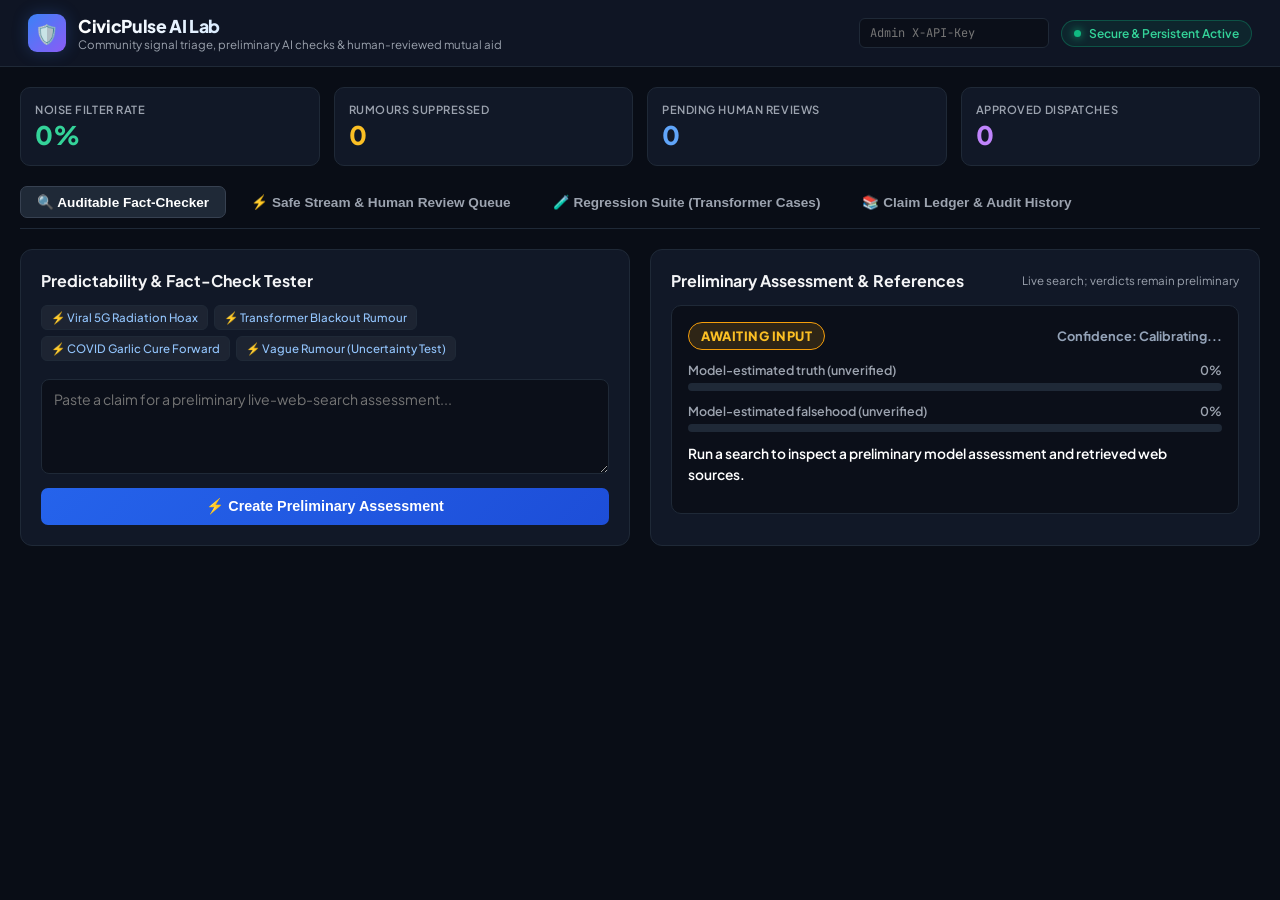
==== backend/static/index.html @ 811c2595 "Prepare CivicPulse for Vercel HTTPS deployment" ====
<!DOCTYPE html>
<html lang="en">
<head>
  <meta charset="UTF-8">
  <meta name="viewport" content="width=device-width, initial-scale=1.0">
  <title>CivicPulse AI Engine Lab & Ledger</title>
  <link rel="preconnect" href="https://fonts.googleapis.com">
  <link rel="preconnect" href="https://fonts.gstatic.com" crossorigin>
  <link href="https://fonts.googleapis.com/css2?family=Plus+Jakarta+Sans:wght@400;500;600;700;800&family=JetBrains+Mono:wght@400;500;600&display=swap" rel="stylesheet">
  <style>
    :root {
      --bg: #090d16;
      --card-bg: #111827;
      --card-border: #1f2937;
      --primary: #3b82f6;
      --primary-glow: rgba(59, 130, 246, 0.25);
      --success: #10b981;
      --danger: #ef4444;
      --warning: #f59e0b;
      --purple: #8b5cf6;
      --text: #f3f4f6;
      --text-muted: #9ca3af;
      --font: 'Plus Jakarta Sans', sans-serif;
      --mono: 'JetBrains Mono', monospace;
    }

    * { box-sizing: border-box; margin: 0; padding: 0; }
    body {
      background-color: var(--bg);
      color: var(--text);
      font-family: var(--font);
      min-height: 100vh;
      display: flex;
      flex-direction: column;
    }

    /* Toast notification */
    #toastContainer {
      position: fixed;
      top: 20px;
      right: 20px;
      z-index: 9999;
      display: flex;
      flex-direction: column;
      gap: 10px;
      pointer-events: none;
    }

    .toast {
      pointer-events: auto;
      min-width: 280px;
      max-width: 400px;
      background: #1e293b;
      color: #f8fafc;
      padding: 12px 16px;
      border-radius: 8px;
      font-size: 0.85rem;
      border-left: 4px solid var(--primary);
      box-shadow: 0 10px 25px rgba(0,0,0,0.5);
      animation: toastIn 0.25s ease-out;
    }

    .toast.success { border-left-color: var(--success); }
    .toast.error { border-left-color: var(--danger); background: #1c1917; }
    .toast.warning { border-left-color: var(--warning); }

    @keyframes toastIn {
      from { transform: translateX(50px); opacity: 0; }
      to { transform: translateX(0); opacity: 1; }
    }

    header {
      background: rgba(17, 24, 39, 0.85);
      backdrop-filter: blur(12px);
      border-bottom: 1px solid var(--card-border);
      padding: 14px 28px;
      display: flex;
      align-items: center;
      justify-content: space-between;
      position: sticky;
      top: 0;
      z-index: 50;
    }

    .brand {
      display: flex;
      align-items: center;
      gap: 12px;
    }

    .brand-logo {
      width: 38px;
      height: 38px;
      background: linear-gradient(135deg, #3b82f6, #8b5cf6);
      border-radius: 9px;
      display: flex;
      align-items: center;
      justify-content: center;
      font-size: 19px;
      box-shadow: 0 0 16px var(--primary-glow);
    }

    .brand-text h1 {
      font-size: 1.1rem;
      font-weight: 800;
      letter-spacing: -0.02em;
      background: linear-gradient(90deg, #fff, #93c5fd);
      -webkit-background-clip: text;
      -webkit-text-fill-color: transparent;
    }

    .brand-text p {
      font-size: 0.72rem;
      color: var(--text-muted);
    }

    .header-actions {
      display: flex;
      align-items: center;
      gap: 12px;
    }

    .api-key-input {
      background: #0b0f19;
      border: 1px solid var(--card-border);
      color: #93c5fd;
      padding: 6px 10px;
      border-radius: 6px;
      font-family: var(--mono);
      font-size: 0.75rem;
      width: 190px;
    }

    .status-badge {
      display: inline-flex;
      align-items: center;
      gap: 8px;
      background: rgba(16, 185, 129, 0.1);
      border: 1px solid rgba(16, 185, 129, 0.3);
      color: #34d399;
      padding: 5px 12px;
      border-radius: 20px;
      font-size: 0.75rem;
      font-weight: 600;
    }

    .status-dot {
      width: 7px;
      height: 7px;
      background: #10b981;
      border-radius: 50%;
      box-shadow: 0 0 8px #10b981;
      animation: pulse 2s infinite;
    }

    @keyframes pulse {
      0%, 100% { opacity: 1; transform: scale(1); }
      50% { opacity: 0.4; transform: scale(0.85); }
    }

    main {
      flex: 1;
      max-width: 1400px;
      width: 100%;
      margin: 0 auto;
      padding: 20px;
      display: flex;
      flex-direction: column;
      gap: 20px;
    }

    .telemetry-grid {
      display: grid;
      grid-template-columns: repeat(auto-fit, minmax(200px, 1fr));
      gap: 14px;
    }

    .metric-card {
      background: var(--card-bg);
      border: 1px solid var(--card-border);
      border-radius: 10px;
      padding: 14px;
      display: flex;
      flex-direction: column;
      gap: 2px;
    }

    .metric-title {
      font-size: 0.7rem;
      color: var(--text-muted);
      text-transform: uppercase;
      letter-spacing: 0.05em;
      font-weight: 600;
    }

    .metric-val {
      font-size: 1.6rem;
      font-weight: 800;
      color: #fff;
    }

    .metric-val.green { color: #34d399; }
    .metric-val.blue { color: #60a5fa; }
    .metric-val.amber { color: #fbbf24; }
    .metric-val.purple { color: #c084fc; }

    .tab-nav {
      display: flex;
      gap: 8px;
      border-bottom: 1px solid var(--card-border);
      padding-bottom: 10px;
      flex-wrap: wrap;
    }

    .tab-btn {
      background: transparent;
      border: 1px solid transparent;
      color: var(--text-muted);
      padding: 7px 16px;
      border-radius: 7px;
      cursor: pointer;
      font-size: 0.85rem;
      font-weight: 600;
      transition: all 0.15s;
    }

    .tab-btn:hover {
      color: #fff;
      background: rgba(255, 255, 255, 0.04);
    }

    .tab-btn.active {
      color: #fff;
      background: #1f2937;
      border-color: #374151;
    }

    .tab-panel {
      display: none;
      grid-template-columns: 1fr 1fr;
      gap: 20px;
    }

    .tab-panel.active { display: grid; }

    @media (max-width: 900px) {
      .tab-panel { grid-template-columns: 1fr; }
    }

    .panel-card {
      background: var(--card-bg);
      border: 1px solid var(--card-border);
      border-radius: 12px;
      padding: 20px;
      display: flex;
      flex-direction: column;
      gap: 14px;
    }

    .panel-header {
      display: flex;
      align-items: center;
      justify-content: space-between;
    }

    .panel-header h2 {
      font-size: 1rem;
      font-weight: 700;
    }

    .preset-chips {
      display: flex;
      flex-wrap: wrap;
      gap: 6px;
      margin-bottom: 4px;
    }

    .preset-chip {
      background: rgba(255, 255, 255, 0.05);
      border: 1px solid var(--card-border);
      color: #93c5fd;
      padding: 4px 9px;
      border-radius: 6px;
      font-size: 0.72rem;
      cursor: pointer;
      font-weight: 500;
      transition: all 0.15s;
    }

    .preset-chip:hover {
      background: rgba(59, 130, 246, 0.15);
      border-color: var(--primary);
    }

    textarea, input[type="text"], select {
      width: 100%;
      background: #0b0f19;
      border: 1px solid var(--card-border);
      border-radius: 8px;
      padding: 10px 12px;
      color: #fff;
      font-family: inherit;
      font-size: 0.88rem;
      line-height: 1.4;
      transition: border-color 0.2s;
    }

    textarea {
      resize: vertical;
      min-height: 95px;
    }

    textarea:focus, input[type="text"]:focus, select:focus {
      outline: none;
      border-color: var(--primary);
      box-shadow: 0 0 0 2px var(--primary-glow);
    }

    .input-error {
      border-color: var(--danger) !important;
      box-shadow: 0 0 0 2px rgba(239, 68, 68, 0.25) !important;
    }

    .btn-primary {
      background: linear-gradient(135deg, #2563eb, #1d4ed8);
      color: #fff;
      border: none;
      padding: 10px 18px;
      border-radius: 7px;
      font-weight: 700;
      font-size: 0.9rem;
      cursor: pointer;
      display: inline-flex;
      align-items: center;
      justify-content: center;
      gap: 6px;
      transition: all 0.15s;
    }

    .btn-primary:hover {
      background: linear-gradient(135deg, #3b82f6, #2563eb);
      transform: translateY(-1px);
    }

    .btn-approve {
      background: #10b981;
      color: #fff;
      border: none;
      padding: 6px 12px;
      border-radius: 6px;
      font-weight: 600;
      font-size: 0.78rem;
      cursor: pointer;
    }

    .btn-reject {
      background: #ef4444;
      color: #fff;
      border: none;
      padding: 6px 12px;
      border-radius: 6px;
      font-weight: 600;
      font-size: 0.78rem;
      cursor: pointer;
    }

    .btn-resolve {
      background: #3b82f6;
      color: #fff;
      border: none;
      padding: 4px 10px;
      border-radius: 5px;
      font-size: 0.72rem;
      font-weight: 600;
      cursor: pointer;
    }

    .btn-delete {
      background: #475569;
      color: #cbd5e1;
      border: none;
      padding: 4px 10px;
      border-radius: 5px;
      font-size: 0.72rem;
      font-weight: 600;
      cursor: pointer;
    }

    .verdict-box {
      border-radius: 10px;
      padding: 16px;
      display: flex;
      flex-direction: column;
      gap: 12px;
      background: #0b0f19;
      border: 1px solid var(--card-border);
    }

    .verdict-header {
      display: flex;
      align-items: center;
      justify-content: space-between;
    }

    .verdict-pill {
      padding: 5px 12px;
      border-radius: 16px;
      font-size: 0.8rem;
      font-weight: 800;
      letter-spacing: 0.04em;
      text-transform: uppercase;
    }

    .pill-true { background: rgba(16, 185, 129, 0.15); color: #34d399; border: 1px solid #10b981; }
    .pill-fake { background: rgba(239, 68, 68, 0.15); color: #f87171; border: 1px solid #ef4444; }
    .pill-rumour { background: rgba(245, 158, 11, 0.15); color: #fbbf24; border: 1px solid #f59e0b; }
    .pill-toxic { background: rgba(168, 85, 247, 0.15); color: #c084fc; border: 1px solid #a855f7; }
    .pill-pending { background: rgba(59, 130, 246, 0.15); color: #93c5fd; border: 1px solid #3b82f6; }
    .pill-urgent { background: rgba(239, 68, 68, 0.15); color: #f87171; border: 1px solid #ef4444; }

    .status-tag {
      padding: 2px 7px;
      border-radius: 4px;
      font-size: 0.68rem;
      font-weight: 700;
      text-transform: uppercase;
    }
    .status-active { background: rgba(16, 185, 129, 0.2); color: #34d399; }
    .status-resolved { background: rgba(59, 130, 246, 0.2); color: #60a5fa; }
    .status-expired { background: rgba(100, 116, 139, 0.2); color: #94a3b8; }

    .uncertainty-banner {
      background: rgba(245, 158, 11, 0.12);
      border-left: 3px solid #f59e0b;
      padding: 9px 12px;
      border-radius: 0 6px 6px 0;
      font-size: 0.82rem;
      color: #fde68a;
      line-height: 1.4;
    }

    .score-meter {
      display: flex;
      flex-direction: column;
      gap: 5px;
    }

    .score-labels {
      display: flex;
      justify-content: space-between;
      font-size: 0.78rem;
      font-weight: 600;
      color: var(--text-muted);
    }

    .progress-bar-bg {
      background: #1f2937;
      height: 8px;
      border-radius: 4px;
      overflow: hidden;
      display: flex;
    }

    .progress-bar-fill {
      height: 100%;
      border-radius: 4px;
      transition: width 0.4s ease;
    }

    .explanation-text {
      font-size: 0.86rem;
      line-height: 1.5;
      color: #d1d5db;
    }

    .sources-box {
      background: #111827;
      border: 1px solid var(--card-border);
      border-radius: 7px;
      padding: 10px 12px;
    }

    .sources-box h4 {
      font-size: 0.76rem;
      color: #93c5fd;
      margin-bottom: 6px;
    }

    .sources-list {
      list-style: none;
      display: flex;
      flex-direction: column;
      gap: 5px;
      padding: 0;
    }

    .source-item a {
      color: #60a5fa;
      text-decoration: none;
      font-size: 0.78rem;
      display: inline-flex;
      align-items: center;
      gap: 4px;
    }

    .source-item a:hover { text-decoration: underline; }

    .clean-text-box {
      background: rgba(16, 185, 129, 0.08);
      border-left: 3px solid #10b981;
      padding: 9px 12px;
      border-radius: 0 6px 6px 0;
      font-size: 0.82rem;
      color: #6ee7b7;
    }

    .incident-review-card {
      background: #111827;
      border: 1px solid #3b82f6;
      border-radius: 9px;
      padding: 12px;
      display: flex;
      flex-direction: column;
      gap: 8px;
    }

    .incident-header {
      display: flex;
      justify-content: space-between;
      align-items: center;
    }

    .incident-actions {
      display: flex;
      gap: 6px;
      justify-content: flex-end;
    }

    .helpers-list {
      display: flex;
      flex-direction: column;
      gap: 8px;
    }

    .helper-item {
      background: #0b0f19;
      border: 1px solid var(--card-border);
      border-radius: 7px;
      padding: 10px 12px;
      display: flex;
      align-items: center;
      justify-content: space-between;
    }

    .helper-info h5 {
      font-size: 0.82rem;
      color: #fff;
    }

    .helper-info p {
      font-size: 0.72rem;
      color: var(--text-muted);
      margin-top: 2px;
    }

    .helper-dist {
      font-family: var(--mono);
      font-size: 0.75rem;
      color: #60a5fa;
      background: rgba(59, 130, 246, 0.1);
      padding: 3px 7px;
      border-radius: 4px;
    }

    .filter-bar {
      display: flex;
      align-items: center;
      justify-content: space-between;
      margin-bottom: 6px;
      font-size: 0.78rem;
      color: var(--text-muted);
    }
  </style>
</head>
<body>

  <!-- Toast notifications -->
  <div id="toastContainer"></div>

  <header>
    <div class="brand">
      <div class="brand-logo">🛡️</div>
      <div class="brand-text">
        <h1>CivicPulse AI Lab</h1>
        <p>Community signal triage, preliminary AI checks & human-reviewed mutual aid</p>
      </div>
    </div>
    <div class="header-actions">
      <input type="password" id="adminApiKey" class="api-key-input" value="" placeholder="Admin X-API-Key" title="API Key for approving dispatches and modifying claims">
      <div class="status-badge">
        <span class="status-dot"></span>
        <span id="engineStatusText">Secure & Persistent Active</span>
      </div>
    </div>
  </header>

  <main>
    <!-- Telemetry -->
    <div class="telemetry-grid">
      <div class="metric-card">
        <div class="metric-title">Noise Filter Rate</div>
        <div class="metric-val green" id="statNoisePct">0%</div>
      </div>
      <div class="metric-card">
        <div class="metric-title">Rumours Suppressed</div>
        <div class="metric-val amber" id="statRumours">0</div>
      </div>
      <div class="metric-card">
        <div class="metric-title">Pending Human Reviews</div>
        <div class="metric-val blue" id="statPendingReviews">0</div>
      </div>
      <div class="metric-card">
        <div class="metric-title">Approved Dispatches</div>
        <div class="metric-val purple" id="statApprovedDispatches">0</div>
      </div>
    </div>

    <!-- Navigation Tabs -->
    <div class="tab-nav">
      <button class="tab-btn active" onclick="switchTab('tab-factcheck')">🔍 Auditable Fact-Checker</button>
      <button class="tab-btn" onclick="switchTab('tab-stream')">⚡ Safe Stream & Human Review Queue</button>
      <button class="tab-btn" onclick="switchTab('tab-regression')">🧪 Regression Suite (Transformer Cases)</button>
      <button class="tab-btn" onclick="switchTab('tab-claims')">📚 Claim Ledger & Audit History</button>
    </div>

    <!-- Tab 1: Auditable Fact-Checker -->
    <div id="tab-factcheck" class="tab-panel active">
      <div class="panel-card">
        <div class="panel-header">
          <h2>Predictability & Fact-Check Tester</h2>
        </div>

        <div class="preset-chips">
          <span class="preset-chip" onclick="loadFactPreset(1)">⚡ Viral 5G Radiation Hoax</span>
          <span class="preset-chip" onclick="loadFactPreset(2)">⚡ Transformer Blackout Rumour</span>
          <span class="preset-chip" onclick="loadFactPreset(3)">⚡ COVID Garlic Cure Forward</span>
          <span class="preset-chip" onclick="loadFactPreset(4)">⚡ Vague Rumour (Uncertainty Test)</span>
        </div>

        <textarea id="factCheckInput" maxlength="1500" placeholder="Paste a claim for a preliminary live-web-search assessment..."></textarea>

        <button class="btn-primary" onclick="runFactCheck()">
          <span>⚡ Create Preliminary Assessment</span>
        </button>
      </div>

      <div class="panel-card">
        <div class="panel-header">
          <h2>Preliminary Assessment & References</h2>
          <span style="font-size: 0.72rem; color: var(--text-muted);">Live search; verdicts remain preliminary</span>
        </div>

        <div id="factCheckResult" class="verdict-box">
          <div class="verdict-header">
            <span id="verdictPill" class="verdict-pill pill-rumour">Awaiting Input</span>
            <span id="verdictConfidence" style="font-size: 0.8rem; font-weight: 700; color: #94a3b8;">Confidence: Calibrating...</span>
          </div>

          <div id="uncertaintyBox" class="uncertainty-banner" style="display: none;">
            <strong>⚠️ Preliminary result:</strong> Live search may retrieve relevant pages, but the verdict and source relevance can still be wrong. Confirm important claims with primary sources.
          </div>

          <div class="score-meter">
            <div class="score-labels">
              <span>Model-estimated truth (unverified)</span>
              <span id="truthScoreLabel">0%</span>
            </div>
            <div class="progress-bar-bg">
              <div id="truthBar" class="progress-bar-fill" style="width: 0%; background: #10b981;"></div>
            </div>
          </div>

          <div class="score-meter">
            <div class="score-labels">
              <span>Model-estimated falsehood (unverified)</span>
              <span id="falsehoodScoreLabel">0%</span>
            </div>
            <div class="progress-bar-bg">
              <div id="falsehoodBar" class="progress-bar-fill" style="width: 0%; background: #ef4444;"></div>
            </div>
          </div>

          <div id="factSummary" class="explanation-text" style="font-weight: 600; color: #fff;">
            Run a search to inspect a preliminary model assessment and retrieved web sources.
          </div>

          <div id="factExplanation" class="explanation-text"></div>

          <div id="sourcesCard" class="sources-box" style="display: none;">
            <h4>📑 Live search pages (check relevance):</h4>
            <ul id="sourcesListUl" class="sources-list"></ul>
          </div>

          <div id="factAdvice" class="uncertainty-banner" style="display:none; background: rgba(59, 130, 246, 0.1); border-left-color: #3b82f6; color: #bfdbfe;"></div>
        </div>
      </div>
    </div>

    <!-- Tab 2: Safe Stream & Human-in-the-Loop Review -->
    <div id="tab-stream" class="tab-panel">
      <div class="panel-card">
        <div class="panel-header">
          <h2>Simulate Ingest Message</h2>
        </div>

        <div class="preset-chips">
          <span class="preset-chip" onclick="loadStreamPreset(1)">🚨 P1 Chest Pain Emergency (Urgent Need)</span>
          <span class="preset-chip" onclick="loadStreamPreset(2)">🚨 P2 Basement Flood (Corroborated)</span>
          <span class="preset-chip" onclick="loadStreamPreset(3)">❌ False Transformer Rumour (Suppressed)</span>
          <span class="preset-chip" onclick="loadStreamPreset(4)">🤬 Toxic Dispute (Cleanse & Rewrite)</span>
        </div>

        <textarea id="streamInput" maxlength="1000" placeholder="Simulate incoming WhatsApp Web message..."></textarea>
        <button class="btn-primary" onclick="runStreamIngest()">
          <span>⚡ Process Message (Safe Routing)</span>
        </button>

        <div id="streamResultBox" class="verdict-box" style="margin-top: 10px; display: none;">
          <div class="verdict-header">
            <span id="streamActionPill" class="verdict-pill pill-pending">--</span>
            <span id="streamScores" style="font-family: var(--mono); font-size: 0.72rem;"></span>
          </div>
          <div id="cleanTextDisplay" class="clean-text-box" style="display: none;"></div>
          <div id="streamMessageNotice" class="explanation-text"></div>
        </div>
      </div>

      <div class="panel-card">
        <div class="panel-header">
          <h2>Human-in-the-Loop Review Queue</h2>
          <span style="font-size: 0.72rem; color: #60a5fa;">Moderator Approval Required</span>
        </div>

        <div id="pendingQueueContainer" style="display: flex; flex-direction: column; gap: 10px;">
          <div id="noPendingNotice" style="color: var(--text-muted); font-size: 0.82rem; padding: 16px 0; text-align: center;">
            No incidents awaiting human review. Corroborated or urgent alerts will appear here before any volunteers are contacted.
          </div>
          <div id="pendingList" style="display: flex; flex-direction: column; gap: 10px;"></div>
        </div>

        <!-- Dispatched Helpers (Only visible once approved) -->
        <div id="approvedHelpersCard" style="display: none; margin-top: 10px;">
          <h4 style="font-size: 0.82rem; margin-bottom: 6px; color: #10b981;">✅ Approved Incident Dispatched Helpers:</h4>
          <div id="approvedHelpersList" class="helpers-list"></div>
        </div>
      </div>
    </div>

    <!-- Tab 3: Regression Suite -->
    <div id="tab-regression" class="tab-panel">
      <div class="panel-card" style="grid-column: span 2;">
        <div class="panel-header">
          <h2>Regression Suite: "Transformer Operational" vs "Transformer Exploded"</h2>
          <span style="font-size: 0.75rem; color: var(--text-muted);">NLI check against a synthetic fixture</span>
        </div>

        <div style="background: #111827; border: 1px solid var(--card-border); padding: 14px; border-radius: 8px; margin-bottom: 10px;">
          <h4 style="font-size: 0.82rem; color: #93c5fd; margin-bottom: 4px;">Synthetic test fixture (not live ground truth):</h4>
          <p style="font-size: 0.82rem; color: #fff;">
            <strong>[claim_transformer]:</strong> "Transformer at Gate 1 is operational; power restored in Tower C."
          </p>
          <p style="font-size: 0.72rem; color: #94a3b8; margin-top: 3px;">
            Used only by this dry-run test; it does not verify real utility status or write to the incident ledger.
          </p>
        </div>

        <div style="display: grid; grid-template-columns: 1fr 1fr; gap: 14px;">
          <div style="background: #0b0f19; border: 1px solid var(--card-border); padding: 12px; border-radius: 8px;">
            <h4 style="font-size: 0.82rem; color: #f87171; margin-bottom: 6px;">Test A: Exploded Rumour</h4>
            <p style="font-size: 0.78rem; color: #cbd5e1; font-style: italic; margin-bottom: 8px;">
              "Main gate transformer exploded, entire complex will have blackout for next 3 days!"
            </p>
            <button class="btn-primary" style="padding: 6px 10px; font-size: 0.75rem;" onclick="runRegressionTest('exploded')">
              Run Test A
            </button>
            <div id="regressionResultA" style="margin-top: 8px; font-size: 0.78rem;"></div>
          </div>

          <div style="background: #0b0f19; border: 1px solid var(--card-border); padding: 12px; border-radius: 8px;">
            <h4 style="font-size: 0.82rem; color: #34d399; margin-bottom: 6px;">Test B: Operational Corroboration</h4>
            <p style="font-size: 0.78rem; color: #cbd5e1; font-style: italic; margin-bottom: 8px;">
              "Transformer operational, lights are working fine at Gate 1 and Tower C."
            </p>
            <button class="btn-primary" style="padding: 6px 10px; font-size: 0.75rem;" onclick="runRegressionTest('operational')">
              Run Test B
            </button>
            <div id="regressionResultB" style="margin-top: 8px; font-size: 0.78rem;"></div>
          </div>
        </div>

        <!-- Clean preview info without raw LaTeX -->
        <div style="margin-top: 14px; padding: 12px; background: #0f172a; border-radius: 8px; border: 1px solid #1e293b; font-size: 0.78rem; color: #94a3b8; line-height: 1.6;">
          <strong style="color: #cbd5e1;">How Verification Rules Work (Human-Readable):</strong>
          <ul style="margin: 6px 0 0 16px;">
            <li><strong>Rumour Triage:</strong> When contradiction with an eligible, admin-attested ledger claim is ≥ 70%, the message is flagged as disputed.</li>
            <li><strong>Corroboration & Human Queue:</strong> When Entailment is ≥ 75%, it is corroborated and queued in Pending Review for moderator verification before any volunteer is alerted.</li>
            <li><strong>Hyperlocal Matching:</strong> Helper Score = (Capability Match × Availability) / (Distance in Meters + 1), with 2-hour fatigue cooldown.</li>
          </ul>
        </div>
      </div>
    </div>

    <!-- Tab 4: Claim Ledger & Audit History -->
    <div id="tab-claims" class="tab-panel">
      <div class="panel-card">
        <div class="panel-header">
          <h2>Add a Claim to the Ledger</h2>
        </div>
        <p class="explanation-text">Statuses and links are supplied by the administrator; CivicPulse does not verify identities or fetch these pages.</p>
        <textarea id="newClaimInput" maxlength="500" placeholder="Enter claim text to record (min 10 characters)..."></textarea>
        
        <select id="newClaimCategory">
          <option value="utility_flood">Utility: Flood / Drainage</option>
          <option value="electrical_grid">Electrical: Power / Transformers</option>
          <option value="medical_emergency">Medical & Health Emergency</option>
          <option value="fire_safety">Fire & Gas Safety</option>
          <option value="infrastructure">Infrastructure: Lifts / Gates</option>
          <option value="general">General Civic Notice</option>
        </select>

        <input type="text" id="newClaimVerifier" maxlength="100" placeholder="Verifier Identity (e.g. Estate Office, Security Desk Gate 1)">
        <select id="newClaimVerifierStatus">
          <option value="UNCONFIRMED" selected>Unconfirmed (default; not used as evidence)</option>
          <option value="COMMUNITY_WITNESSED">Community witnessed (requires 2+ witnesses)</option>
          <option value="OFFICIALLY_VERIFIED">Official source reviewed by admin</option>
        </select>
        <input type="number" id="newClaimWitnessCount" min="1" max="1000" value="1" aria-label="Number of independent witnesses">
        <input type="text" id="newClaimSources" maxlength="300" placeholder="HTTPS source link(s); saved but not fetched">
        
        <button class="btn-primary" onclick="addClaimSecure()">
          <span>➕ Save Ledger Claim (Requires API Key)</span>
        </button>
      </div>

      <div class="panel-card">
        <div class="panel-header">
          <h2>Ledger Claims & History</h2>
          <p class="explanation-text">Verifier labels are manual attestations. Source URLs are stored but not independently checked.</p>
          <div class="filter-bar">
            <label style="cursor: pointer;">
              <input type="checkbox" id="showResolvedToggle" checked onchange="loadClaims()">
              Include Resolved/Expired History
            </label>
          </div>
        </div>
        <div id="claimsList" class="helpers-list" style="max-height: 400px; overflow-y: auto;"></div>
      </div>

      <div class="panel-card" style="grid-column: span 2; margin-top: 8px;">
        <div class="panel-header">
          <h2>Immutable Security Audit Log</h2>
          <button class="btn-primary" style="padding: 4px 12px; font-size: 0.72rem;" onclick="loadAuditLog()">↻ Refresh Audit Log</button>
        </div>
        <div id="auditLogList" style="max-height: 240px; overflow-y: auto; background: #0b0f19; border: 1px solid var(--card-border); border-radius: 6px; padding: 12px; font-family: var(--mono); font-size: 0.75rem; color: #94a3b8;">
          Enter Admin API Key and click "Refresh Audit Log" to view security trail.
        </div>
      </div>
    </div>
  </main>

  <script>
    function showToast(message, type = 'info') {
      const container = document.getElementById('toastContainer');
      const toast = document.createElement('div');
      toast.className = `toast ${type}`;
      toast.textContent = message;
      container.appendChild(toast);
      setTimeout(() => {
        toast.style.opacity = '0';
        toast.style.transform = 'translateX(30px)';
        toast.style.transition = 'all 0.3s ease';
        setTimeout(() => toast.remove(), 300);
      }, 3500);
    }

    function getApiKey() {
      const el = document.getElementById('adminApiKey');
      const val = el ? el.value.trim() : '';
      if (val) {
        sessionStorage.setItem('civicpulse_admin_key', val);
      }
      return val;
    }

    function initApiKey() {
      const el = document.getElementById('adminApiKey');
      if (!el) return;
      const stored = sessionStorage.getItem('civicpulse_admin_key');
      if (stored) {
        el.value = stored;
      }
      el.addEventListener('input', (e) => {
        sessionStorage.setItem('civicpulse_admin_key', e.target.value.trim());
        loadPendingIncidents();
      });
    }

    function switchTab(tabId) {
      document.querySelectorAll('.tab-btn').forEach(b => b.classList.remove('active'));
      document.querySelectorAll('.tab-panel').forEach(p => p.classList.remove('active'));
      event.target.classList.add('active');
      document.getElementById(tabId).classList.add('active');
      if (tabId === 'tab-claims') {
        loadAuditLog();
      }
    }

    function createSafeElement(tag, text, className) {
      const el = document.createElement(tag);
      if (text) el.textContent = text;
      if (className) el.className = className;
      return el;
    }

    function safeReferenceUrl(value) {
      try {
        const url = new URL(value);
        if (url.protocol !== "https:" || !url.hostname || url.pathname === "/" || url.username || url.password) return null;
        return url.href;
      } catch {
        return null;
      }
    }

    const factPresets = {
      1: "NASA satellite confirms 5G radiation is shutting down society water pumps across North India.",
      2: "BREAKING: Main gate transformer blast ho gaya hai, light agle 3 din tak nahi aayegi pura blackout rahega!",
      3: "Drinking boiled garlic water with ginger completely destroys virus in 24 hours. Forward to everyone!",
      4: "Someone heard a weird noise at back gate, maybe something broke."
    };

    const streamPresets = {
      1: "Emergency: Resident in D-203 having severe chest pain, need emergency first aid volunteer right now!",
      2: "Emergency! Heavy rain ki wajah se Block B parking area mein paani bhar gaya hai, basement flooded. Need drainage pump urgent!",
      3: "Main gate transformer exploded, entire complex will have blackout for next 3 days!",
      4: "Tum sab bewakoof ho! Lift mein kachra kyu feka hai tum logo ne? Shame on you all mannersless people!"
    };

    function loadFactPreset(id) {
      document.getElementById('factCheckInput').value = factPresets[id];
      document.getElementById('factCheckInput').classList.remove('input-error');
    }

    function loadStreamPreset(id) {
      document.getElementById('streamInput').value = streamPresets[id];
      document.getElementById('streamInput').classList.remove('input-error');
    }

    async function runFactCheck() {
      const input = document.getElementById('factCheckInput');
      const text = input.value.trim();
      
      // Inline feedback on empty input
      if (!text) {
        input.classList.add('input-error');
        showToast("Please enter a fact or claim text to evaluate.", "warning");
        return;
      }
      input.classList.remove('input-error');

      document.getElementById('verdictPill').textContent = "Analyzing...";
      document.getElementById('factSummary').textContent = "Preparing a preliminary model assessment...";
      document.getElementById('uncertaintyBox').style.display = "none";
      document.getElementById('sourcesCard').style.display = "none";

      try {
        const res = await fetch("/api/fact-check", {
          method: "POST",
          headers: { "Content-Type": "application/json" },
          body: JSON.stringify({ text, context: "student_web_selection" })
        });
        
        if (!res.ok) {
          showToast(`Fact check request failed: ${res.statusText}`, "error");
          return;
        }

        const data = await res.json();
        const a = data.analysis;

        const pill = document.getElementById('verdictPill');
        pill.textContent = a.verdict || "ANALYZED";
        pill.className = "verdict-pill";

        if (a.verdict === "VERIFIED_TRUE") pill.classList.add("pill-true");
        else if (a.verdict === "FABRICATED_HOAX" || a.verdict === "DISPUTED_RUMOUR") pill.classList.add("pill-fake");
        else pill.classList.add("pill-rumour");

        const confPct = Math.round((a.confidence !== undefined ? a.confidence : 0.35) * 100);
        document.getElementById('verdictConfidence').textContent = `Confidence: ${confPct}%`;

        if (a.uncertainty_state) {
          document.getElementById('uncertaintyBox').style.display = "block";
        }

        const truthEstimate = a.model_estimate?.truth_score ?? a.truth_score ?? 0.5;
        const falseEstimate = a.model_estimate?.falsehood_score ?? a.falsehood_score ?? 0.5;
        const truthPct = Math.round(Math.max(0, Math.min(1, truthEstimate)) * 100);
        const falsePct = Math.round(Math.max(0, Math.min(1, falseEstimate)) * 100);

        document.getElementById('truthScoreLabel').textContent = truthPct + "%";
        document.getElementById('truthBar').style.width = truthPct + "%";

        document.getElementById('falsehoodScoreLabel').textContent = falsePct + "%";
        document.getElementById('falsehoodBar').style.width = falsePct + "%";

      document.getElementById('factSummary').textContent = a.summary || "";
        document.getElementById('factExplanation').textContent = a.explanation || "";
      const searchProviderName = a.provider_used === "gemini"
        ? "Google Gemini"
        : a.provider_used === "groq"
          ? "Groq"
          : "live search";
      document.querySelector('#sourcesCard h4').textContent = a.search_performed
        ? `📑 Live search pages from ${searchProviderName} (check relevance):`
        : "📑 Suggested references:";

        const sourcesUl = document.getElementById('sourcesListUl');
        sourcesUl.textContent = "";
        if (a.sources && a.sources.length > 0) {
          document.getElementById('sourcesCard').style.display = "block";
          a.sources.forEach(s => {
            const safeUrl = safeReferenceUrl(s.url);
            if (!safeUrl) return;
            const li = document.createElement("li");
            li.className = "source-item";
            const aTag = document.createElement("a");
            aTag.href = safeUrl;
            aTag.target = "_blank";
            aTag.rel = "noopener noreferrer";
            aTag.textContent = `🔗 ${s.title || s.url} (${s.type || 'reference'})`;
            li.appendChild(aTag);
            sourcesUl.appendChild(li);
          });
        }

        const adviceBox = document.getElementById('factAdvice');
        if (a.actionable_advice) {
          adviceBox.style.display = "block";
          adviceBox.textContent = "💡 Advice: " + a.actionable_advice;
        } else {
          adviceBox.style.display = "none";
        }

        showToast("Fact check evaluation completed.", "success");
        updateStats();
      } catch (err) {
        showToast("Error connecting to fact check API: " + err, "error");
      }
    }

    async function runStreamIngest() {
      const input = document.getElementById('streamInput');
      const text = input.value.trim();

      // Inline feedback on empty input
      if (!text) {
        input.classList.add('input-error');
        showToast("Please enter a chat message to process.", "warning");
        return;
      }
      input.classList.remove('input-error');

      const apiKey = getApiKey();
      const headers = { "Content-Type": "application/json" };
      if (apiKey) {
        headers["X-API-Key"] = apiKey;
      } else {
        headers["X-Client-Token"] = "cp_ingest_6b91c28f4e";
      }

      try {
        const res = await fetch("/ingest", {
          method: "POST",
          headers: headers,
          body: JSON.stringify({ sender_id: "+919811100000", text })
        });
        
        if (!res.ok) {
          showToast(`Ingest failed (${res.status}): ${res.statusText}`, "error");
          return;
        }

        const payload = await res.json();
        const r = payload.result;

        const box = document.getElementById('streamResultBox');
        box.style.display = "flex";

        const pill = document.getElementById('streamActionPill');
        pill.textContent = r.action;
        pill.className = "verdict-pill";

        if (r.action === "NEEDS_REVIEW") {
          pill.classList.add(
            r.status === "UNVERIFIED_URGENT_PENDING" || r.status === "CONFLICTING_URGENT_PENDING"
              ? "pill-urgent"
              : "pill-pending"
          );
          let msg;
          if (r.status === "UNVERIFIED_URGENT_PENDING" || r.status === "CONFLICTING_URGENT_PENDING") {
            msg = `Urgent report [${r.urgency_level || 'P1'}] queued for human review. No helpers are contacted before admin approval.`;
          } else if (r.status === "CONFLICTING_CLAIM_REVIEW") {
            msg = "This message conflicts with an admin-attested claim. It is queued for review; approving closes the review without contacting helpers.";
          } else {
            msg = r.dispatch_allowed
              ? "Urgent, corroborated report queued for review. Helpers can be contacted only after admin approval."
              : "Corroborated report queued for review; it does not meet dispatch eligibility checks, so approval will not contact helpers.";
          }
          document.getElementById('streamMessageNotice').textContent = msg;
          showToast("Message queued for human review.", "info");
        } else if (r.action === "SUPPRESS_TOXIC") {
          pill.classList.add("pill-toxic");
          document.getElementById('streamMessageNotice').textContent =
            "Toxic message suppressed from public feed. Polite civic rewrite generated.";
          showToast("Toxic comment suppressed & politely rewritten.", "warning");
        } else if (r.action === "SUPPRESS_PANIC") {
          pill.classList.add("pill-fake");
          document.getElementById('streamMessageNotice').textContent =
            "Contradiction with an admin-attested ledger claim; flagged as a rumour.";
          showToast("Panic rumour suppressed.", "error");
        } else {
          pill.classList.add("pill-rumour");
          document.getElementById('streamMessageNotice').textContent =
            "Unverified claim. Retained in silent monitoring without alerting helpers.";
        }

        document.getElementById('streamScores').textContent =
          `Tox: ${r.toxicity_score} | Entail: ${r.entailment_score} | Contradict: ${r.contradiction_score}`;

        const cleanBox = document.getElementById('cleanTextDisplay');
        if (r.clean_text) {
          cleanBox.style.display = "block";
          cleanBox.textContent = `✨ Polite Tone Rewrite: "${r.clean_text}"`;
        } else {
          cleanBox.style.display = "none";
        }

        loadPendingIncidents();
        updateStats();
      } catch (err) {
        showToast("Ingest error: " + err, "error");
      }
    }

    async function loadPendingIncidents() {
      try {
        const apiKey = getApiKey();
        const headers = apiKey ? { "X-API-Key": apiKey } : {};
        const res = await fetch("/incidents/pending", { headers });
        const container = document.getElementById('pendingList');
        const notice = document.getElementById('noPendingNotice');

        if (res.status === 401) {
          container.textContent = "";
          notice.style.display = "block";
          notice.textContent = "🔒 Enter valid Admin X-API-Key above to inspect pending review incidents.";
          return;
        }

        const list = await res.json();
        container.textContent = "";

        if (!list || list.length === 0) {
          notice.style.display = "block";
          notice.textContent = "No incidents are waiting for moderator review.";
          return;
        }
        notice.style.display = "none";

        list.forEach(inc => {
          const card = document.createElement("div");
          card.className = "incident-review-card";

          const header = document.createElement("div");
          header.className = "incident-header";
          
          const idSpan = createSafeElement("strong", `[${inc.incident_id}] ${inc.status}`, "");
          idSpan.style.color = inc.urgency_level === "P1" ? "#f87171" : "#93c5fd";
          idSpan.style.fontSize = "0.82rem";

          const badge = createSafeElement(
            "span",
            inc.urgency_level === "P1"
              ? "P1 Critical Urgency"
              : inc.dispatch_allowed !== true
                ? "Conflict Review — No Dispatch"
                : "Corroborated Need",
            "verdict-pill pill-pending"
          );
          badge.style.fontSize = "0.68rem";

          header.appendChild(idSpan);
          header.appendChild(badge);

          const textP = createSafeElement("p", `"${inc.text}"`, "");
          textP.style.fontSize = "0.82rem";
          textP.style.color = "#fff";

          const metaP = createSafeElement(
            "p",
            inc.dispatch_allowed !== true
              ? `No helper dispatch on approval | Sender: ${inc.sender_id}`
              : `Required Capability: ${inc.required_capability || 'general_aid'} | Sender: ${inc.sender_id}`,
            ""
          );
          metaP.style.fontSize = "0.72rem";
          metaP.style.color = "#94a3b8";

          const actions = document.createElement("div");
          actions.className = "incident-actions";

          const approveBtn = document.createElement("button");
          approveBtn.className = "btn-approve";
          approveBtn.textContent = inc.dispatch_allowed !== true
            ? "✅ Close Review (No Dispatch)"
            : "✅ Approve & Contact Helpers";
          approveBtn.onclick = () => approveIncident(inc.incident_id);

          const rejectBtn = document.createElement("button");
          rejectBtn.className = "btn-reject";
          rejectBtn.textContent = "❌ Reject";
          rejectBtn.onclick = () => rejectIncident(inc.incident_id);

          actions.appendChild(rejectBtn);
          actions.appendChild(approveBtn);

          card.appendChild(header);
          card.appendChild(textP);
          card.appendChild(metaP);
          card.appendChild(actions);

          container.appendChild(card);
        });
      } catch (e) {}
    }

    async function approveIncident(id) {
      const apiKey = getApiKey();
      try {
        const res = await fetch(`/incidents/${id}/approve`, {
          method: "POST",
          headers: {
            "Content-Type": "application/json",
            "X-API-Key": apiKey
          },
          body: JSON.stringify({ moderator_notes: "Approved by society admin" })
        });
        if (res.status === 401) {
          showToast("Authentication Failed: Invalid X-API-Key header.", "error");
          return;
        }
        if (!res.ok) {
          const error = await res.json().catch(() => ({}));
          showToast(error.detail || `Approval failed (${res.status}).`, "error");
          return;
        }
        const data = await res.json();
        const dispatchAllowed = data.incident?.dispatch_allowed === true;
        const helperCount = data.incident?.dispatched_helpers?.length || 0;
        showToast(
          dispatchAllowed
            ? helperCount > 0
              ? `Incident ${id} approved. ${helperCount} helper(s) contacted.`
              : `Incident ${id} approved, but no eligible helpers were found.`
            : `Review ${id} closed. No helpers contacted.`,
          "success"
        );

        const helpersCard = document.getElementById('approvedHelpersCard');
        const helpersList = document.getElementById('approvedHelpersList');
        helpersList.textContent = "";

        if (data.incident && data.incident.dispatched_helpers && data.incident.dispatched_helpers.length > 0) {
          helpersCard.style.display = "block";
          data.incident.dispatched_helpers.forEach(h => {
            const item = document.createElement("div");
            item.className = "helper-item";

            const info = document.createElement("div");
            info.className = "helper-info";
            info.appendChild(createSafeElement("h5", `${h.name} (${h.block} - ${h.flat})`, ""));
            info.appendChild(createSafeElement("p", `Skills: ${h.capabilities.join(", ")} | Tel: ${h.phone}`, ""));

            const dist = createSafeElement("div", `${h.distance_meters}m away`, "helper-dist");

            item.appendChild(info);
            item.appendChild(dist);
            helpersList.appendChild(item);
          });
        } else {
          helpersCard.style.display = "none";
        }

        loadPendingIncidents();
        updateStats();
      } catch (err) {
        showToast("Approval error: " + err, "error");
      }
    }

    async function rejectIncident(id) {
      const apiKey = getApiKey();
      try {
        const res = await fetch(`/incidents/${id}/reject`, {
          method: "POST",
          headers: {
            "Content-Type": "application/json",
            "X-API-Key": apiKey
          },
          body: JSON.stringify({ moderator_notes: "Rejected by moderator" })
        });
        if (res.status === 401) {
          showToast("Authentication Failed: Invalid X-API-Key header.", "error");
          return;
        }
        if (!res.ok) {
          const error = await res.json().catch(() => ({}));
          showToast(error.detail || `Rejection failed (${res.status}).`, "error");
          return;
        }
        showToast(`Incident ${id} rejected.`, "info");
        loadPendingIncidents();
        updateStats();
      } catch (err) {
        showToast("Reject error: " + err, "error");
      }
    }

    async function runRegressionTest(type) {
      const el = document.getElementById(type === 'exploded' ? 'regressionResultA' : 'regressionResultB');
      el.textContent = "Running NLI test against synthetic fixture (isolated dry-run)...";

      try {
        const res = await fetch("/api/test-regression", {
          method: "POST",
          headers: { "Content-Type": "application/json", "X-API-Key": getApiKey() },
          body: JSON.stringify({ scenario: type })
        });
        if (!res.ok) {
          el.textContent = res.status === 401
            ? "Enter the admin API key to run the protected regression test."
            : `Regression test failed (${res.status}): ${res.statusText}`;
          return;
        }
        const data = await res.json();
        const r = data.result;

        el.textContent = "";
        const badge = createSafeElement("span", `${r.action} (${r.status})`, "verdict-pill");
        badge.style.display = "inline-block";
        badge.style.marginBottom = "4px";
        if (r.action === "SUPPRESS_PANIC") badge.classList.add("pill-fake");
        else badge.classList.add("pill-pending");

        const scoreP = createSafeElement("p", `Contradiction: ${r.contradiction_score} | Entailment: ${r.entailment_score}`, "");
        scoreP.style.color = "#93c5fd";

        const matchedP = createSafeElement("p", `Matched against [${r.matched_claim ? r.matched_claim.id : 'None'}] (${r.matched_claim ? r.matched_claim.verifier_status : ''})`, "");
        matchedP.style.color = "#94a3b8";

        const dryRunTag = createSafeElement("p", "Dry-Run: Active (isolated — 0 records written to incidents.json)", "");
        dryRunTag.style.fontSize = "0.7rem";
        dryRunTag.style.color = "#34d399";
        dryRunTag.style.marginTop = "3px";

        el.appendChild(badge);
        el.appendChild(scoreP);
        el.appendChild(matchedP);
        el.appendChild(dryRunTag);
      } catch (e) {
        el.textContent = "Error running test: " + e;
      }
    }

    async function updateStats() {
      try {
        const res = await fetch("/stats");
        const s = await res.json();
        document.getElementById('statNoisePct').textContent = (s.noise_reduction_pct || 0) + "%";
        document.getElementById('statRumours').textContent = s.rumours_suppressed || 0;
        document.getElementById('statPendingReviews').textContent = s.pending_reviews || 0;
        document.getElementById('statApprovedDispatches').textContent = s.approved_dispatches || 0;
      } catch (e) {}
    }

    async function loadClaims() {
      try {
        const includeResolved = document.getElementById('showResolvedToggle').checked;
        const res = await fetch(`/claims?include_resolved=${includeResolved}`);
        const claims = await res.json();
        const list = document.getElementById('claimsList');
        list.textContent = "";

        claims.forEach(c => {
          const item = document.createElement("div");
          item.className = "helper-item";

          const info = document.createElement("div");
          info.className = "helper-info";

          const headerDiv = document.createElement("div");
          headerDiv.style.display = "flex";
          headerDiv.style.alignItems = "center";
          headerDiv.style.gap = "8px";

          const statusClass = c.status === "ACTIVE" ? "status-active" : (c.status === "RESOLVED" ? "status-resolved" : "status-expired");
          const tag = createSafeElement("span", c.status, `status-tag ${statusClass}`);
          const title = createSafeElement("h5", `[${c.id}] ${c.category}`, "");

          headerDiv.appendChild(tag);
          headerDiv.appendChild(title);

          const text = createSafeElement("p", c.text, "");
          const meta = createSafeElement("p", `Verifier listed by admin: ${c.verifier_identity} (${c.verifier_status})`, "");
          meta.style.fontSize = "0.7rem";
          meta.style.color = "#60a5fa";

          info.appendChild(headerDiv);
          info.appendChild(text);
          info.appendChild(meta);

          if (c.source_links && c.source_links.length > 0) {
            const sourcesDiv = document.createElement("div");
            sourcesDiv.style.marginTop = "2px";
            sourcesDiv.style.fontSize = "0.7rem";
            sourcesDiv.style.color = "#94a3b8";
            sourcesDiv.textContent = `Submitted source links (not checked): ${c.source_links.join(", ")}`;
            info.appendChild(sourcesDiv);
          }

          const actionsDiv = document.createElement("div");
          actionsDiv.style.display = "flex";
          actionsDiv.style.gap = "6px";

          if (c.status === "ACTIVE") {
            const resolveBtn = document.createElement("button");
            resolveBtn.className = "btn-resolve";
            resolveBtn.textContent = "Resolve";
            resolveBtn.onclick = () => resolveClaim(c.id);
            actionsDiv.appendChild(resolveBtn);

            const deleteBtn = document.createElement("button");
            deleteBtn.className = "btn-delete";
            deleteBtn.textContent = "Expire";
            deleteBtn.onclick = () => expireClaim(c.id);
            actionsDiv.appendChild(deleteBtn);
          }

          item.appendChild(info);
          item.appendChild(actionsDiv);
          list.appendChild(item);
        });
      } catch (e) {}
    }

    async function resolveClaim(id) {
      const apiKey = getApiKey();
      try {
        const res = await fetch(`/claims/${id}/resolve`, {
          method: "PATCH",
          headers: { "X-API-Key": apiKey }
        });
        if (res.status === 401) {
          showToast("Authentication Failed: Invalid X-API-Key.", "error");
          return;
        }
        showToast(`Claim ${id} marked as RESOLVED (excluded from active matching).`, "success");
        loadClaims();
      } catch (e) {
        showToast("Error resolving claim: " + e, "error");
      }
    }

    async function expireClaim(id) {
      const apiKey = getApiKey();
      try {
        const res = await fetch(`/claims/${id}`, {
          method: "DELETE",
          headers: { "X-API-Key": apiKey }
        });
        if (res.status === 401) {
          showToast("Authentication Failed: Invalid X-API-Key.", "error");
          return;
        }
        showToast(`Claim ${id} expired.`, "info");
        loadClaims();
      } catch (e) {
        showToast("Error expiring claim: " + e, "error");
      }
    }

    async function addClaimSecure() {
      const textInput = document.getElementById('newClaimInput');
      const verifierInput = document.getElementById('newClaimVerifier');
      const sourcesInput = document.getElementById('newClaimSources');

      const text = textInput.value.trim();
      const category = document.getElementById('newClaimCategory').value;
      const verifier = verifierInput.value.trim();
      const verifierStatus = document.getElementById('newClaimVerifierStatus').value;
      const witnessCount = Number(document.getElementById('newClaimWitnessCount').value);
      const sourcesRaw = sourcesInput.value.trim();
      const sources = sourcesRaw ? sourcesRaw.split(",").map(s => s.trim()) : [];
      const apiKey = getApiKey();

      // Inline validation
      let hasError = false;
      if (!text || text.length < 10) {
        textInput.classList.add('input-error');
        hasError = true;
      } else {
        textInput.classList.remove('input-error');
      }

      if (!verifier) {
        verifierInput.classList.add('input-error');
        hasError = true;
      } else {
        verifierInput.classList.remove('input-error');
      }

      if (sources.length === 0) {
        sourcesInput.classList.add('input-error');
        hasError = true;
      } else {
        sourcesInput.classList.remove('input-error');
      }

      if (!Number.isInteger(witnessCount) || witnessCount < 1 || witnessCount > 1000 ||
          (verifierStatus === "COMMUNITY_WITNESSED" && witnessCount < 2)) {
        showToast("Use 2 or more witnesses for a community-witnessed claim.", "warning");
        return;
      }

      if (hasError) {
        showToast("Please provide claim text (min 10 chars), verifier identity, and at least 1 source link.", "warning");
        return;
      }

      try {
        const res = await fetch("/claims", {
          method: "POST",
          headers: {
            "Content-Type": "application/json",
            "X-API-Key": apiKey
          },
          body: JSON.stringify({
            text,
            category,
            source_links: sources,
            verifier_identity: verifier,
            verifier_status: verifierStatus,
            witness_count: witnessCount
          })
        });

        if (res.status === 401) {
          showToast("Authentication Failed: Invalid X-API-Key header.", "error");
          return;
        }

        if (!res.ok) {
          showToast(`Error creating claim: ${res.statusText}`, "error");
          return;
        }

        textInput.value = "";
        verifierInput.value = "";
        sourcesInput.value = "";
        showToast("Claim added to the ledger. Verification status is admin-supplied.", "success");
        loadClaims();
      } catch (err) {
        showToast("Error adding claim: " + err, "error");
      }
    }

    async function loadAuditLog() {
      const list = document.getElementById('auditLogList');
      if (!list) return;
      const apiKey = getApiKey();
      try {
        const res = await fetch("/audit-log", {
          headers: apiKey ? { "X-API-Key": apiKey } : {}
        });
        if (res.status === 401) {
          list.textContent = "🔒 Enter valid Admin X-API-Key above to inspect immutable security audit logs.";
          return;
        }
        const logs = await res.json();
        list.textContent = "";
        if (!logs || logs.length === 0) {
          list.textContent = "Audit log is empty.";
          return;
        }
        logs.slice(-20).reverse().forEach(entry => {
          const row = document.createElement("div");
          row.style.padding = "6px 0";
          row.style.borderBottom = "1px solid rgba(255,255,255,0.06)";
          row.style.fontSize = "0.73rem";

          const timeSpan = createSafeElement("span", `[${new Date(entry.timestamp).toLocaleTimeString()}] `, "");
          timeSpan.style.color = "#60a5fa";

          const actionSpan = createSafeElement("strong", `${entry.action} `, "");
          actionSpan.style.color = "#f3f4f6";

          const actorSpan = createSafeElement("span", `by ${entry.actor}: `, "");
          actorSpan.style.color = "#cbd5e1";

          const detailSpan = createSafeElement("span", entry.details || "", "");
          detailSpan.style.color = "#94a3b8";

          row.appendChild(timeSpan);
          row.appendChild(actionSpan);
          row.appendChild(actorSpan);
          row.appendChild(detailSpan);
          list.appendChild(row);
        });
      } catch (e) {
        list.textContent = "Error loading audit log: " + e;
      }
    }

    // Initialize
    initApiKey();
    updateStats();
    loadClaims();
    loadPendingIncidents();
    loadAuditLog();
  </script>
</body>
</html>
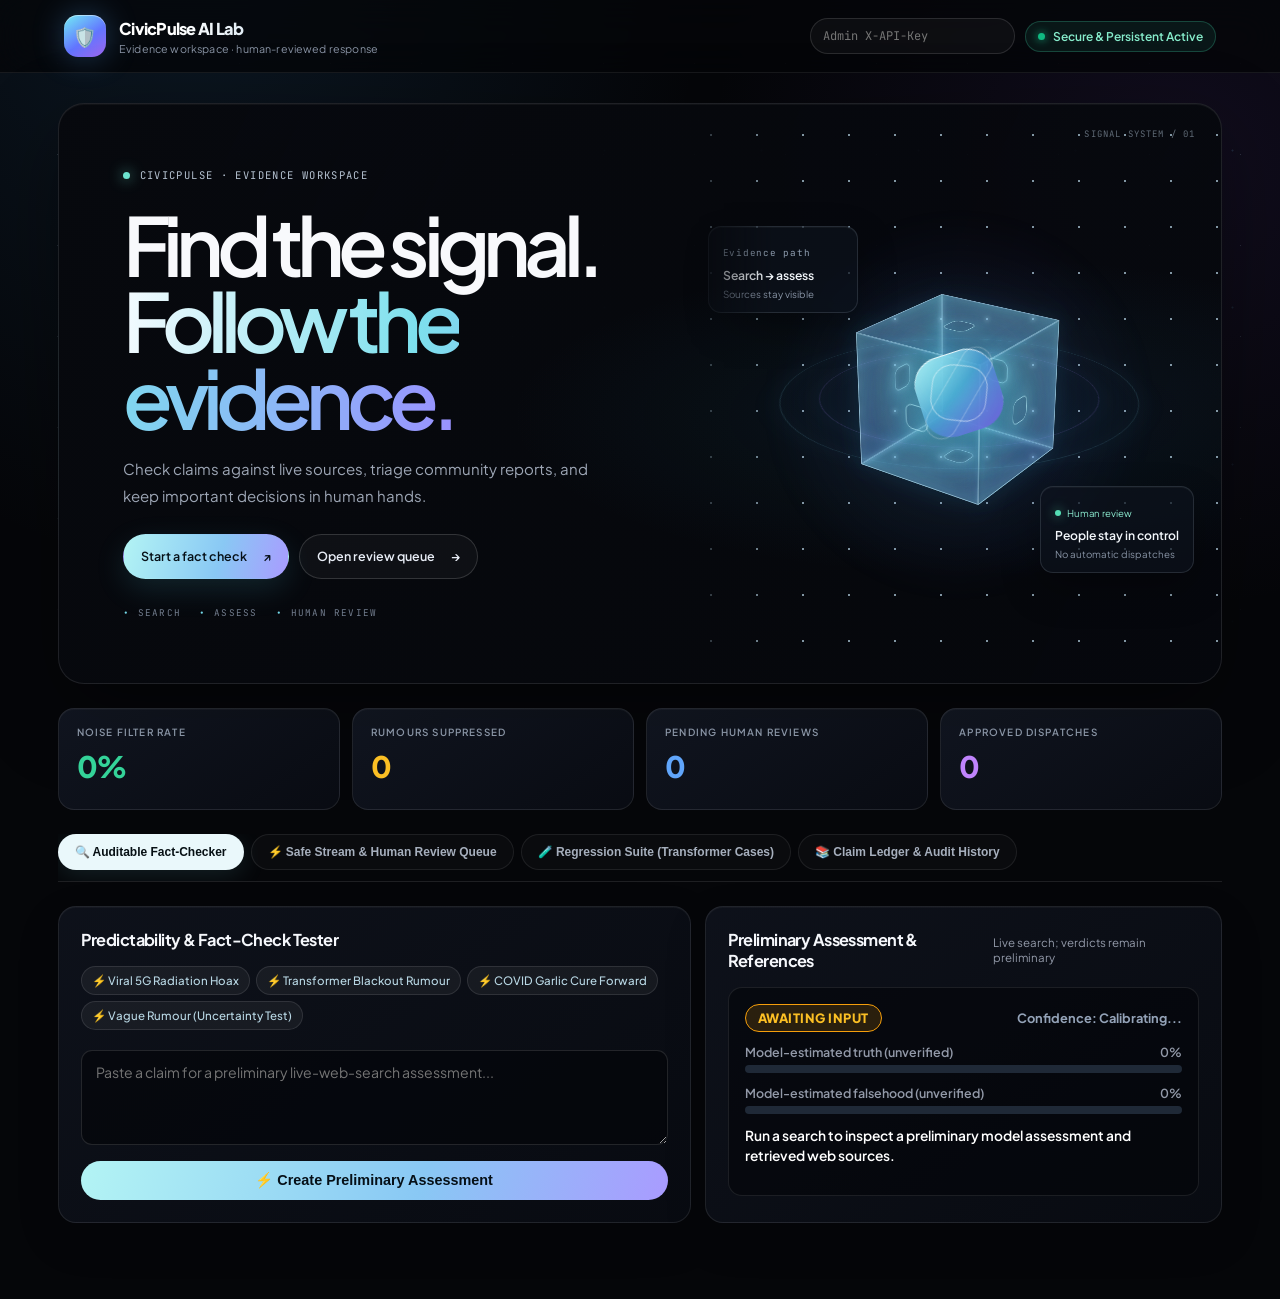
==== commit 5f83ee03: "Build CivicPulse 3D landing page" ====
--- a/backend/static/index.html
+++ b/backend/static/index.html
@@ -580,6 +580,460 @@
       font-size: 0.78rem;
       color: var(--text-muted);
     }
+
+    /* Spline-inspired black canvas, quiet starfield and floating glass geometry. */
+    :root {
+      --bg: #050609;
+      --card-bg: rgba(12, 16, 25, 0.84);
+      --card-border: rgba(255, 255, 255, 0.09);
+      --primary: #66d9f2;
+      --primary-glow: rgba(71, 205, 240, 0.22);
+      --success: #4ee2b3;
+      --danger: #ff6b80;
+      --warning: #f5c96b;
+      --purple: #ad91ff;
+      --text: #f5f7fb;
+      --text-muted: #9299a8;
+    }
+
+    body {
+      position: relative;
+      overflow-x: hidden;
+      background:
+        radial-gradient(ellipse at 15% -8%, rgba(42, 103, 154, 0.19), transparent 34%),
+        radial-gradient(ellipse at 92% 12%, rgba(78, 47, 135, 0.16), transparent 28%),
+        #050609;
+    }
+
+    body::before {
+      content: "";
+      position: fixed;
+      inset: 0;
+      z-index: 0;
+      pointer-events: none;
+      opacity: 0.27;
+      background-image:
+        radial-gradient(circle, rgba(203, 231, 255, 0.8) 0.7px, transparent 1px),
+        radial-gradient(circle, rgba(121, 210, 255, 0.7) 0.8px, transparent 1.2px);
+      background-size: 91px 91px, 157px 157px;
+      background-position: 12px 18px, 55px 72px;
+      mask-image: linear-gradient(to bottom, black, transparent 78%);
+    }
+
+    header, main, #toastContainer { position: relative; z-index: 1; }
+
+    header {
+      padding: 15px clamp(18px, 5vw, 76px);
+      background: rgba(5, 6, 9, 0.76);
+      border-bottom: 1px solid rgba(255, 255, 255, 0.075);
+      backdrop-filter: blur(18px);
+    }
+
+    .brand { gap: 13px; }
+
+    .brand-logo {
+      width: 42px;
+      height: 42px;
+      border-radius: 14px;
+      background: linear-gradient(145deg, #71e5f5 4%, #6275ff 56%, #9e66ee 100%);
+      box-shadow: 0 0 32px rgba(92, 172, 255, 0.3), inset 0 1px 0 rgba(255,255,255,.45);
+    }
+
+    .brand-text h1 {
+      font-size: 1.02rem;
+      letter-spacing: -0.045em;
+      background: linear-gradient(95deg, #fff 22%, #a9c9df 100%);
+      -webkit-background-clip: text;
+      -webkit-text-fill-color: transparent;
+    }
+
+    .brand-text p {
+      margin-top: 3px;
+      font-size: 0.67rem;
+      letter-spacing: 0.015em;
+      color: #8993a4;
+    }
+
+    .header-actions { gap: 10px; }
+
+    .api-key-input {
+      width: 205px;
+      padding: 9px 12px;
+      background: rgba(255,255,255,.035);
+      border-color: rgba(255,255,255,.12);
+      border-radius: 999px;
+      color: #d8ebf5;
+    }
+
+    .status-badge {
+      padding: 7px 12px;
+      background: rgba(64, 223, 176, 0.08);
+      border-color: rgba(64, 223, 176, 0.24);
+      color: #86eccb;
+      white-space: nowrap;
+    }
+
+    main {
+      max-width: 1500px;
+      padding: 30px clamp(16px, 4.5vw, 68px) 76px;
+      gap: 24px;
+    }
+
+    .hero-section {
+      position: relative;
+      display: grid;
+      grid-template-columns: minmax(0, 1.06fr) minmax(350px, 0.94fr);
+      min-height: 450px;
+      overflow: hidden;
+      isolation: isolate;
+      border: 1px solid rgba(255,255,255,.1);
+      border-radius: 26px;
+      background:
+        radial-gradient(ellipse at 79% 54%, rgba(32, 113, 150, .13), transparent 36%),
+        linear-gradient(115deg, rgba(7, 9, 14, .98), rgba(6, 8, 13, .88));
+      box-shadow: 0 28px 80px rgba(0,0,0,.34), inset 0 1px 0 rgba(255,255,255,.04);
+    }
+
+    .hero-copy {
+      position: relative;
+      z-index: 2;
+      display: flex;
+      flex-direction: column;
+      align-items: flex-start;
+      justify-content: center;
+      padding: clamp(28px, 5vw, 66px);
+    }
+
+    .hero-eyebrow, .hero-meta, .hero-card-label, .hero-scene-index {
+      font-family: var(--mono);
+      text-transform: uppercase;
+      letter-spacing: .13em;
+    }
+
+    .hero-eyebrow {
+      display: inline-flex;
+      align-items: center;
+      gap: 10px;
+      margin-bottom: 24px;
+      color: #b5c2d1;
+      font-size: .66rem;
+    }
+
+    .hero-eyebrow-dot {
+      width: 7px;
+      height: 7px;
+      border-radius: 50%;
+      background: #6de4cf;
+      box-shadow: 0 0 14px rgba(109,228,207,.85);
+    }
+
+    .hero-title {
+      max-width: 790px;
+      font-size: clamp(3.25rem, 6.35vw, 6.3rem);
+      font-weight: 600;
+      line-height: .94;
+      letter-spacing: -.085em;
+      color: #f8f9fc;
+    }
+
+    .hero-title span {
+      color: #8de8f4;
+      background: linear-gradient(95deg, #f5fbff 0%, #7de0ed 44%, #9991ff 100%);
+      -webkit-background-clip: text;
+      -webkit-text-fill-color: transparent;
+    }
+
+    .hero-description {
+      max-width: 490px;
+      margin-top: 21px;
+      color: #9da6b5;
+      font-size: .94rem;
+      line-height: 1.75;
+    }
+
+    .hero-actions { display: flex; flex-wrap: wrap; gap: 10px; margin-top: 25px; }
+
+    .hero-action {
+      display: inline-flex;
+      align-items: center;
+      justify-content: center;
+      gap: 16px;
+      min-height: 45px;
+      padding: 0 17px;
+      border: 1px solid rgba(255,255,255,.15);
+      border-radius: 999px;
+      background: rgba(255,255,255,.035);
+      color: #e8edf6;
+      font: 600 .78rem var(--font);
+      cursor: pointer;
+      transition: transform .2s ease, border-color .2s ease, background .2s ease, box-shadow .2s ease;
+    }
+
+    .hero-action:hover { transform: translateY(-2px); border-color: rgba(132,226,245,.55); background: rgba(107,203,229,.1); }
+
+    .hero-action.primary {
+      border-color: transparent;
+      background: linear-gradient(105deg, #b3f4f4, #89c8f4 58%, #a99bff);
+      color: #061017;
+      box-shadow: 0 10px 30px rgba(79,194,219,.15);
+    }
+
+    .hero-action.primary:hover { box-shadow: 0 12px 36px rgba(79,194,219,.28); }
+
+    .hero-meta { display: flex; flex-wrap: wrap; gap: 18px; margin-top: 28px; color: #727d8e; font-size: .58rem; }
+    .hero-meta span::before { content: "•"; margin-right: 8px; color: #73d9e9; }
+
+    .hero-scene {
+      position: relative;
+      min-height: 420px;
+      overflow: hidden;
+      perspective: 1000px;
+      background-image: radial-gradient(circle, rgba(205,237,255,.64) .7px, transparent 1px);
+      background-size: 46px 46px;
+      background-position: 13px 8px;
+      mask-image: linear-gradient(90deg, transparent, black 18%);
+    }
+
+    .hero-scene::before {
+      content: "";
+      position: absolute;
+      width: 390px;
+      height: 390px;
+      left: 52%;
+      top: 52%;
+      transform: translate(-50%, -50%);
+      border-radius: 50%;
+      background: radial-gradient(circle, rgba(71,203,222,.17), rgba(72,100,189,.08) 38%, transparent 70%);
+      filter: blur(8px);
+    }
+
+    .hero-orbit {
+      position: absolute;
+      left: 52%;
+      top: 50%;
+      width: 355px;
+      height: 355px;
+      border: 1px solid rgba(119,205,228,.17);
+      border-radius: 50%;
+      transform: translate(-50%, -50%) rotateX(69deg) rotateZ(-17deg);
+      box-shadow: 0 0 34px rgba(71,186,221,.05), inset 0 0 34px rgba(71,186,221,.04);
+    }
+
+    .hero-orbit.orbit-two {
+      width: 278px;
+      height: 278px;
+      border-color: rgba(162,134,255,.19);
+      transform: translate(-50%, -50%) rotateX(70deg) rotateZ(43deg);
+    }
+
+    .hero-core {
+      position: absolute;
+      top: 50%;
+      left: 52%;
+      width: 82px;
+      height: 82px;
+      border-radius: 28px;
+      transform: translate(-50%, -50%) rotate(-18deg);
+      background: linear-gradient(145deg, rgba(177,249,249,.98), rgba(76,180,218,.88) 48%, rgba(139,113,246,.92));
+      box-shadow: 0 0 50px rgba(65,203,225,.3), inset 0 1px 0 rgba(255,255,255,.8), inset -14px -18px 30px rgba(50,60,172,.28);
+      animation: coreFloat 6s ease-in-out infinite;
+    }
+
+    .hero-core::before, .hero-core::after {
+      content: "";
+      position: absolute;
+      inset: 13px;
+      border: 1px solid rgba(255,255,255,.48);
+      border-radius: 21px;
+      transform: rotate(24deg);
+    }
+
+    .hero-core::after { inset: 25px -10px; border-color: rgba(255,255,255,.25); transform: rotate(-42deg); }
+
+    .hero-cube-wrap {
+      position: absolute;
+      top: 50%;
+      left: 52%;
+      width: 142px;
+      height: 142px;
+      transform: translate(-50%, -50%) rotateX(-24deg) rotateY(-35deg);
+      transform-style: preserve-3d;
+      transition: transform .6s cubic-bezier(.2,.8,.2,1);
+    }
+
+    .hero-scene:hover .hero-cube-wrap { transform: translate(-50%, -50%) rotateX(-14deg) rotateY(22deg) rotateZ(8deg) scale(1.08); }
+
+    .hero-cube {
+      position: relative;
+      width: 100%;
+      height: 100%;
+      transform-style: preserve-3d;
+      animation: cubeDrift 10s ease-in-out infinite;
+    }
+
+    .hero-cube-face {
+      position: absolute;
+      inset: 0;
+      display: grid;
+      place-items: center;
+      border: 1px solid rgba(193,239,255,.43);
+      background: linear-gradient(140deg, rgba(128,225,239,.15), rgba(119,118,219,.08));
+      box-shadow: inset 0 0 30px rgba(103,216,234,.11), 0 0 35px rgba(56,159,204,.07);
+      backdrop-filter: blur(2px);
+    }
+
+    .hero-cube-face::after { content: ""; width: 24px; height: 24px; border: 1px solid rgba(191,244,255,.65); border-radius: 8px; box-shadow: 0 0 22px rgba(127,224,244,.3); }
+    .hero-cube-face.front { transform: translateZ(71px); }
+    .hero-cube-face.back { transform: rotateY(180deg) translateZ(71px); }
+    .hero-cube-face.right { transform: rotateY(90deg) translateZ(71px); }
+    .hero-cube-face.left { transform: rotateY(-90deg) translateZ(71px); }
+    .hero-cube-face.top { transform: rotateX(90deg) translateZ(71px); }
+    .hero-cube-face.bottom { transform: rotateX(-90deg) translateZ(71px); }
+
+    .hero-float-card {
+      position: absolute;
+      z-index: 3;
+      padding: 12px 14px;
+      border: 1px solid rgba(218,238,255,.13);
+      border-radius: 13px;
+      background: rgba(13,18,28,.72);
+      box-shadow: 0 16px 38px rgba(0,0,0,.28), inset 0 1px 0 rgba(255,255,255,.035);
+      backdrop-filter: blur(14px);
+      animation: cardFloat 7s ease-in-out infinite;
+    }
+
+    .hero-float-card strong { display: block; margin-top: 7px; color: #f3f7fb; font-size: .76rem; font-weight: 600; }
+    .hero-float-card small { color: #91a0b2; font: .58rem var(--mono); letter-spacing: .08em; }
+    .hero-float-card p { margin-top: 5px; color: #8793a4; font-size: .61rem; }
+    .hero-card-one { top: 21%; left: 6%; min-width: 150px; }
+    .hero-card-two { right: 5%; bottom: 19%; min-width: 150px; animation-delay: -2.7s; }
+    .hero-card-status { display: inline-flex; align-items: center; gap: 6px; color: #8cebd0; font-size: .6rem; }
+    .hero-card-status::before { content: ""; width: 6px; height: 6px; border-radius: 50%; background: #55ddb4; box-shadow: 0 0 11px rgba(85,221,180,.7); }
+    .hero-scene-index { position: absolute; right: 26px; top: 24px; z-index: 3; color: rgba(183,203,221,.5); font-size: .56rem; }
+
+    @keyframes coreFloat { 0%,100% { transform: translate(-50%, -50%) rotate(-18deg) translateY(0); } 50% { transform: translate(-50%, -50%) rotate(-8deg) translateY(-12px); } }
+    @keyframes cubeDrift { 0%,100% { transform: rotateX(0) rotateY(0) rotateZ(0); } 50% { transform: rotateX(5deg) rotateY(-7deg) rotateZ(4deg); } }
+    @keyframes cardFloat { 0%,100% { transform: translateY(0); } 50% { transform: translateY(-8px); } }
+
+    .telemetry-grid { grid-template-columns: repeat(4, minmax(0,1fr)); gap: 12px; }
+
+    .metric-card {
+      position: relative;
+      min-height: 102px;
+      overflow: hidden;
+      padding: 17px 18px;
+      border-radius: 16px;
+      border-color: rgba(255,255,255,.09);
+      background: linear-gradient(145deg, rgba(18,23,34,.88), rgba(10,13,20,.87));
+      box-shadow: inset 0 1px 0 rgba(255,255,255,.035);
+      transition: transform .2s ease, border-color .2s ease, background .2s ease;
+    }
+
+    .metric-card:hover { transform: translateY(-3px); border-color: rgba(119,216,238,.26); background: linear-gradient(145deg, rgba(23,30,43,.94), rgba(11,15,23,.91)); }
+    .metric-title { color: #8994a5; font-size: .62rem; letter-spacing: .12em; }
+    .metric-val { margin-top: 7px; font-size: 1.85rem; letter-spacing: -.06em; }
+
+    .tab-nav {
+      gap: 7px;
+      flex-wrap: nowrap;
+      overflow-x: auto;
+      padding: 0 0 11px;
+      border-color: rgba(255,255,255,.1);
+      scrollbar-width: thin;
+      scrollbar-color: rgba(130,150,175,.35) transparent;
+    }
+
+    .tab-btn {
+      flex: 0 0 auto;
+      padding: 10px 16px;
+      border-radius: 999px;
+      border: 1px solid rgba(255,255,255,.08);
+      background: rgba(255,255,255,.025);
+      color: #a6afbd;
+      font-size: .75rem;
+    }
+
+    .tab-btn:hover { color: #fff; border-color: rgba(255,255,255,.2); background: rgba(255,255,255,.06); }
+    .tab-btn.active { border-color: transparent; background: #eaf8fb; color: #071014; box-shadow: 0 6px 24px rgba(125,218,233,.12); }
+    .tab-panel { gap: 14px; grid-template-columns: minmax(0,1.1fr) minmax(0,.9fr); }
+
+    .panel-card {
+      min-width: 0;
+      gap: 16px;
+      padding: 22px;
+      border-radius: 18px;
+      border-color: rgba(255,255,255,.09);
+      background: linear-gradient(145deg, rgba(15,19,29,.9), rgba(9,12,19,.91));
+      box-shadow: inset 0 1px 0 rgba(255,255,255,.035), 0 16px 44px rgba(0,0,0,.14);
+    }
+
+    .panel-header h2 { letter-spacing: -.035em; font-size: 1.02rem; }
+    .preset-chip { padding: 6px 10px; border-radius: 999px; border-color: rgba(255,255,255,.1); color: #b8d7e4; }
+    .preset-chip:hover { border-color: rgba(102,217,242,.48); background: rgba(102,217,242,.1); }
+    textarea, input[type="text"], select { background: rgba(4,6,10,.66); border-color: rgba(255,255,255,.12); border-radius: 11px; padding: 12px 14px; }
+    textarea:focus, input[type="text"]:focus, select:focus { border-color: #66d9f2; box-shadow: 0 0 0 3px rgba(102,217,242,.12); }
+    .btn-primary { border-radius: 999px; padding: 11px 18px; background: linear-gradient(105deg, #b3f4f4, #89c8f4 58%, #a99bff); color: #061017; }
+    .btn-primary:hover { background: linear-gradient(105deg, #d0ffff, #a6dcff 58%, #c3b5ff); box-shadow: 0 10px 28px rgba(87,189,220,.16); }
+    .verdict-box { border-radius: 14px; border-color: rgba(255,255,255,.09); background: rgba(3,5,9,.54); }
+    .sources-box, .helper-item { border-radius: 11px; border-color: rgba(255,255,255,.09); background: rgba(255,255,255,.025); }
+
+    @media (max-width: 980px) {
+      .hero-section { grid-template-columns: minmax(0,1fr) minmax(290px,.8fr); }
+      .hero-title { font-size: clamp(3.1rem, 7.5vw, 5.2rem); }
+      .hero-scene { min-height: 380px; }
+      .hero-orbit { width: 300px; height: 300px; }
+      .hero-orbit.orbit-two { width: 236px; height: 236px; }
+      .telemetry-grid { grid-template-columns: repeat(2, minmax(0,1fr)); }
+    }
+
+    @media (max-width: 720px) {
+      header { padding: 12px 16px; }
+      .brand-text p { display: none; }
+      .brand-logo { width: 38px; height: 38px; border-radius: 12px; }
+      .header-actions { gap: 6px; }
+      .api-key-input { width: min(36vw, 160px); padding: 8px 10px; font-size: .66rem; }
+      .status-badge { gap: 6px; padding: 7px 9px; font-size: .63rem; }
+      main { padding: 18px 14px 54px; gap: 17px; }
+      .hero-section { grid-template-columns: 1fr; min-height: unset; border-radius: 21px; }
+      .hero-copy { padding: 31px 25px 10px; }
+      .hero-eyebrow { margin-bottom: 19px; font-size: .57rem; }
+      .hero-title { font-size: clamp(3rem, 12vw, 5rem); }
+      .hero-description { max-width: 420px; margin-top: 16px; font-size: .83rem; }
+      .hero-actions { margin-top: 19px; }
+      .hero-action { min-height: 42px; padding: 0 14px; font-size: .72rem; }
+      .hero-meta { gap: 9px 15px; margin-top: 21px; font-size: .52rem; }
+      .hero-scene { min-height: 300px; mask-image: linear-gradient(to bottom, black 80%, transparent); }
+      .hero-orbit { width: 270px; height: 270px; }
+      .hero-orbit.orbit-two { width: 210px; height: 210px; }
+      .hero-cube-wrap { transform: translate(-50%, -50%) rotateX(-24deg) rotateY(-35deg) scale(.78); }
+      .hero-scene:hover .hero-cube-wrap { transform: translate(-50%, -50%) rotateX(-14deg) rotateY(22deg) rotateZ(8deg) scale(.85); }
+      .hero-card-one { top: 12%; left: 2%; transform: scale(.85); transform-origin: left top; }
+      .hero-card-two { right: 2%; bottom: 11%; transform: scale(.85); transform-origin: right bottom; }
+      .hero-scene-index { right: 18px; top: 16px; }
+      .telemetry-grid { gap: 9px; }
+      .metric-card { min-height: 91px; padding: 14px; border-radius: 14px; }
+      .metric-title { font-size: .55rem; letter-spacing: .08em; }
+      .metric-val { font-size: 1.55rem; }
+      .tab-nav { margin-right: -14px; padding-right: 14px; }
+      .tab-btn { padding: 9px 13px; font-size: .68rem; }
+      .tab-panel { grid-template-columns: 1fr; gap: 11px; }
+      .panel-card { padding: 17px; border-radius: 15px; }
+    }
+
+    @media (max-width: 410px) {
+      .brand-text h1 { font-size: .9rem; }
+      .api-key-input { width: 122px; }
+      .status-badge { font-size: .57rem; padding: 6px 7px; }
+      .hero-actions { width: 100%; }
+      .hero-action { flex: 1 1 auto; }
+      .hero-float-card { padding: 9px 10px; }
+      .hero-card-one { left: 0; }
+      .hero-card-two { right: 0; }
+    }
+
+    @media (prefers-reduced-motion: reduce) {
+      *, *::before, *::after { scroll-behavior: auto !important; animation-duration: .01ms !important; animation-iteration-count: 1 !important; transition-duration: .01ms !important; }
+    }
   </style>
 </head>
 <body>
@@ -592,7 +1046,7 @@
       <div class="brand-logo">🛡️</div>
       <div class="brand-text">
         <h1>CivicPulse AI Lab</h1>
-        <p>Community signal triage, preliminary AI checks & human-reviewed mutual aid</p>
+        <p>Evidence workspace · human-reviewed response</p>
       </div>
     </div>
     <div class="header-actions">
@@ -605,6 +1059,52 @@
   </header>
 
   <main>
+    <section class="hero-section" aria-labelledby="heroTitle">
+      <div class="hero-copy">
+        <div class="hero-eyebrow"><span class="hero-eyebrow-dot"></span> CivicPulse · evidence workspace</div>
+        <h2 class="hero-title" id="heroTitle">Find the signal.<br><span>Follow the evidence.</span></h2>
+        <p class="hero-description">Check claims against live sources, triage community reports, and keep important decisions in human hands.</p>
+        <div class="hero-actions">
+          <button class="hero-action primary" type="button" onclick="switchTab('tab-factcheck')">
+            Start a fact check <span aria-hidden="true">↗</span>
+          </button>
+          <button class="hero-action" type="button" onclick="switchTab('tab-stream')">
+            Open review queue <span aria-hidden="true">→</span>
+          </button>
+        </div>
+        <div class="hero-meta">
+          <span>Search</span><span>Assess</span><span>Human review</span>
+        </div>
+      </div>
+
+      <div class="hero-scene" aria-hidden="true">
+        <div class="hero-scene-index">Signal system / 01</div>
+        <div class="hero-orbit orbit-one"></div>
+        <div class="hero-orbit orbit-two"></div>
+        <div class="hero-cube-wrap">
+          <div class="hero-cube">
+            <div class="hero-cube-face front"></div>
+            <div class="hero-cube-face back"></div>
+            <div class="hero-cube-face right"></div>
+            <div class="hero-cube-face left"></div>
+            <div class="hero-cube-face top"></div>
+            <div class="hero-cube-face bottom"></div>
+          </div>
+        </div>
+        <div class="hero-core"></div>
+        <div class="hero-float-card hero-card-one">
+          <small>Evidence path</small>
+          <strong>Search → assess</strong>
+          <p>Sources stay visible</p>
+        </div>
+        <div class="hero-float-card hero-card-two">
+          <span class="hero-card-status">Human review</span>
+          <strong>People stay in control</strong>
+          <p>No automatic dispatches</p>
+        </div>
+      </div>
+    </section>
+
     <!-- Telemetry -->
     <div class="telemetry-grid">
       <div class="metric-card">
@@ -627,10 +1127,10 @@
 
     <!-- Navigation Tabs -->
     <div class="tab-nav">
-      <button class="tab-btn active" onclick="switchTab('tab-factcheck')">🔍 Auditable Fact-Checker</button>
-      <button class="tab-btn" onclick="switchTab('tab-stream')">⚡ Safe Stream & Human Review Queue</button>
-      <button class="tab-btn" onclick="switchTab('tab-regression')">🧪 Regression Suite (Transformer Cases)</button>
-      <button class="tab-btn" onclick="switchTab('tab-claims')">📚 Claim Ledger & Audit History</button>
+      <button class="tab-btn active" data-tab-target="tab-factcheck" onclick="switchTab('tab-factcheck', this)">🔍 Auditable Fact-Checker</button>
+      <button class="tab-btn" data-tab-target="tab-stream" onclick="switchTab('tab-stream', this)">⚡ Safe Stream & Human Review Queue</button>
+      <button class="tab-btn" data-tab-target="tab-regression" onclick="switchTab('tab-regression', this)">🧪 Regression Suite (Transformer Cases)</button>
+      <button class="tab-btn" data-tab-target="tab-claims" onclick="switchTab('tab-claims', this)">📚 Claim Ledger & Audit History</button>
     </div>
 
     <!-- Tab 1: Auditable Fact-Checker -->
@@ -905,10 +1405,11 @@
       });
     }
 
-    function switchTab(tabId) {
+    function switchTab(tabId, trigger = null) {
       document.querySelectorAll('.tab-btn').forEach(b => b.classList.remove('active'));
       document.querySelectorAll('.tab-panel').forEach(p => p.classList.remove('active'));
-      event.target.classList.add('active');
+      const activeButton = trigger || document.querySelector(`.tab-btn[data-tab-target="${tabId}"]`);
+      if (activeButton) activeButton.classList.add('active');
       document.getElementById(tabId).classList.add('active');
       if (tabId === 'tab-claims') {
         loadAuditLog();
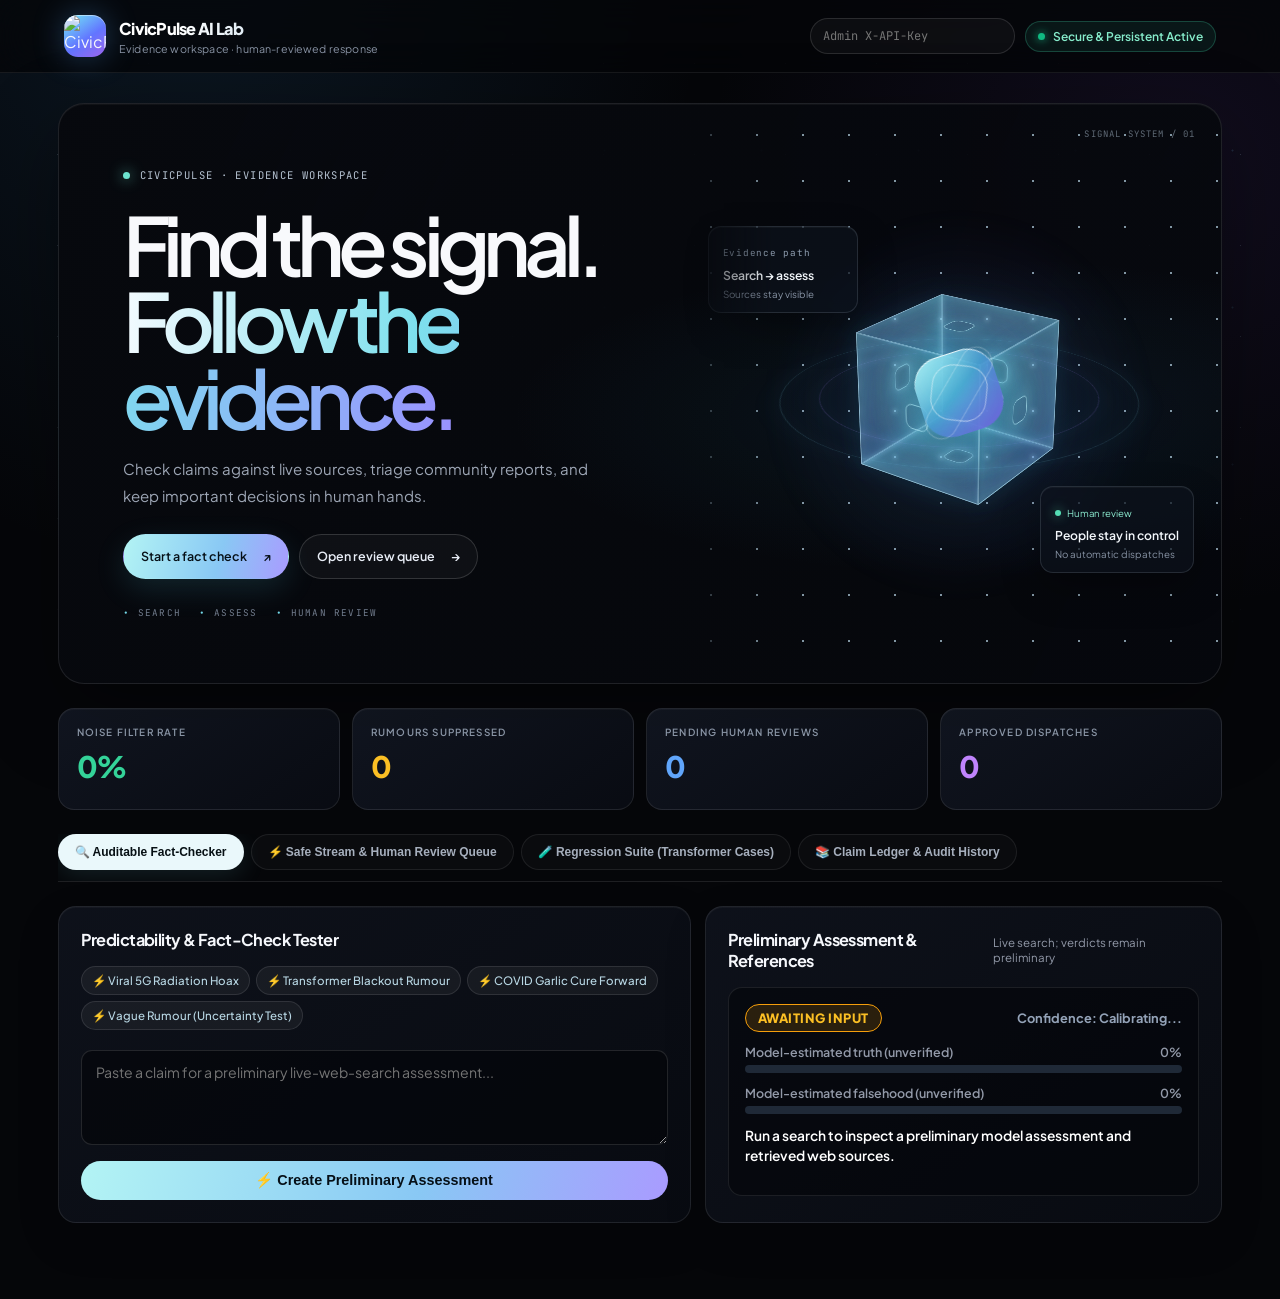
==== commit 56bf6fc8: "Add supplied CivicPulse website logo" ====
--- a/backend/static/index.html
+++ b/backend/static/index.html
@@ -4,6 +4,7 @@
   <meta charset="UTF-8">
   <meta name="viewport" content="width=device-width, initial-scale=1.0">
   <title>CivicPulse AI Engine Lab & Ledger</title>
+  <link rel="icon" type="image/jpeg" href="/static/civicpulse-logo.jpeg">
   <link rel="preconnect" href="https://fonts.googleapis.com">
   <link rel="preconnect" href="https://fonts.gstatic.com" crossorigin>
   <link href="https://fonts.googleapis.com/css2?family=Plus+Jakarta+Sans:wght@400;500;600;700;800&family=JetBrains+Mono:wght@400;500;600&display=swap" rel="stylesheet">
@@ -91,12 +92,9 @@
     .brand-logo {
       width: 38px;
       height: 38px;
-      background: linear-gradient(135deg, #3b82f6, #8b5cf6);
+      object-fit: cover;
+      display: block;
       border-radius: 9px;
-      display: flex;
-      align-items: center;
-      justify-content: center;
-      font-size: 19px;
       box-shadow: 0 0 16px var(--primary-glow);
     }
 
@@ -1043,7 +1041,7 @@
 
   <header>
     <div class="brand">
-      <div class="brand-logo">🛡️</div>
+      <img class="brand-logo" src="/static/civicpulse-logo.jpeg" alt="CivicPulse logo">
       <div class="brand-text">
         <h1>CivicPulse AI Lab</h1>
         <p>Evidence workspace · human-reviewed response</p>
